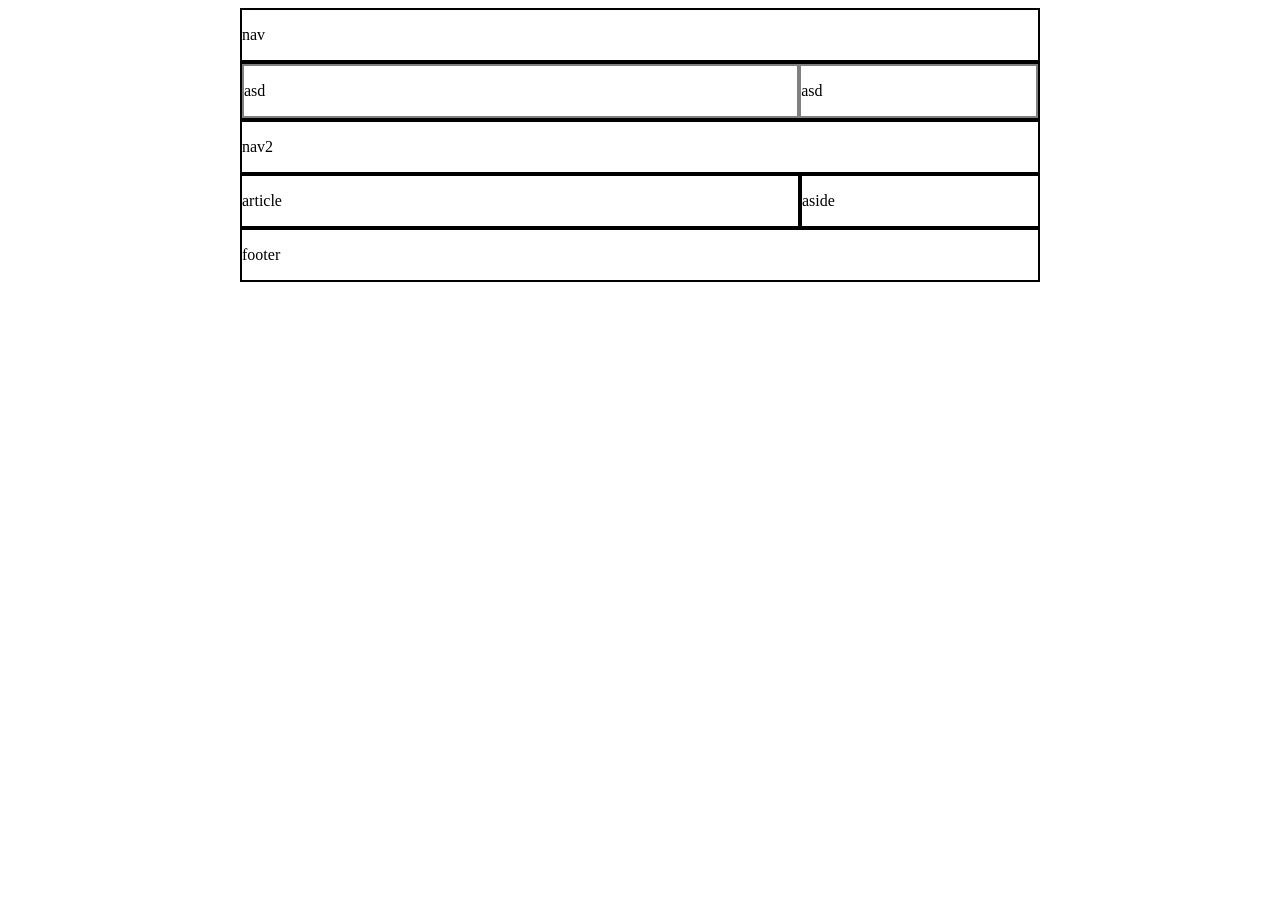
==== index.html @ 34a025c1 "oravege" ====
<!DOCTYPE html>
<html lang="hu">
<head>
    <meta charset="UTF-8">
    <link rel="stylesheet" href="style.css">
    <meta name="viewport" content="width=device-width, initial-scale=1.0">
    <title>Kádár Péter</title>
</head>
<body>
    <main>
        <nav><p>nav</p></nav>
        <header>
            <div class="kartya1">
                <p>asd</p>
            </div>
            <div class="kartya2">
                <p>asd</p>
            </div>
        </header>
        <nav><p>nav2</p></nav>
        <article><p>article</p></article>
        <aside><p>aside</p></aside>
        <footer><p>footer</p></footer>
    </main>
</body>
</html>
---- style.css ----
*{
    box-sizing: border-box;
}
main{
    display: flex;
    flex-direction: row;
    flex-wrap: wrap;
    margin: auto;
    width: 800px;
}
nav{
    flex: 1 1 100%;
    border: solid black 2px;
}
header{
    display: flex;
    flex-wrap: wrap;
    flex: 1 1 100%;
    border: solid black 2px;
}
.kartya1{
    flex: 1 1 70%;
    border: solid grey 2px;
}
.kartya2{
    flex: 1 1 30%;
    border: solid grey 2px;
}
article{
    flex: 1 1 70%;
    border: solid black 2px;
}
aside{
    flex: 1 1 30%;
    border: solid black 2px;
}
footer{
    flex: 1 1 100%;
    border: solid black 2px;
}
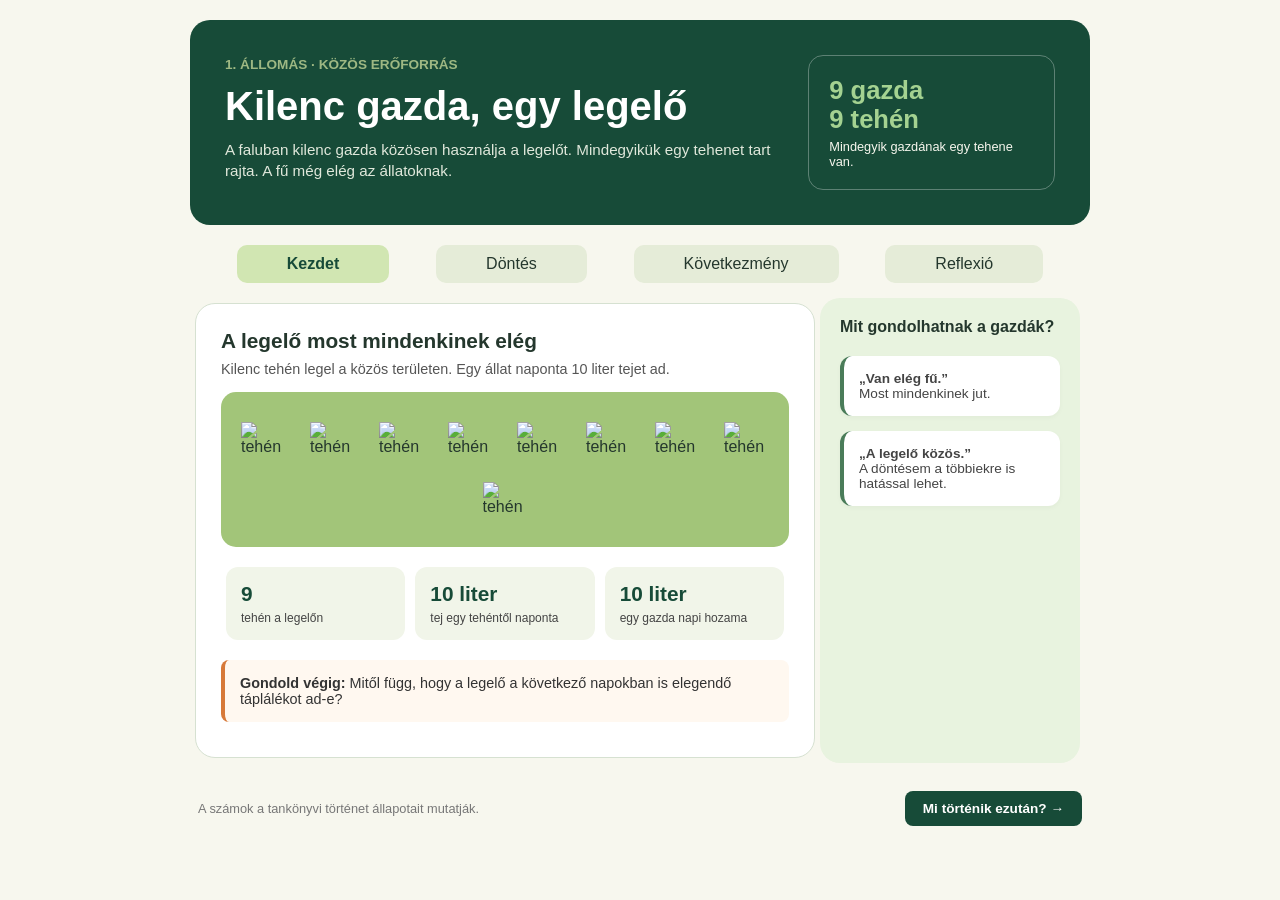
==== commit 623a7956: "oravege2" ====
--- a/index.html
+++ b/index.html
@@ -1,26 +1,108 @@
 <!DOCTYPE html>
 <html lang="hu">
+
 <head>
     <meta charset="UTF-8">
+    <meta name="viewport" content="width=device-width, initial-scale=1.0">
+    <title>A közös legelő</title>
     <link rel="stylesheet" href="style.css">
-    <meta name="viewport" content="width=device-width, initial-scale=1.0">
-    <title>Kádár Péter</title>
 </head>
+
 <body>
+
     <main>
-        <nav><p>nav</p></nav>
         <header>
-            <div class="kartya1">
-                <p>asd</p>
-            </div>
-            <div class="kartya2">
-                <p>asd</p>
+            <div class="hkartyak">
+                <div class="hkartya1">
+                    <p class="alcim">1. állomás · közös erőforrás</p>
+                    <h1>Kilenc gazda, egy legelő</h1>
+                    <p>A faluban kilenc gazda közösen használja a legelőt. Mindegyikük egy tehenet tart rajta. A fű még
+                        elég az állatoknak.</p>
+                </div>
+                <div class="hkartya2">
+                    <h2>9 gazda</h2>
+                    <h2>9 tehén</h2>
+                    <p>Mindegyik gazdának egy tehene van.</p>
+                </div>
             </div>
         </header>
-        <nav><p>nav2</p></nav>
-        <article><p>article</p></article>
-        <aside><p>aside</p></aside>
-        <footer><p>footer</p></footer>
+
+
+        <nav>
+            <a href="#" class="menupont1">Kezdet</a>
+            <a href="#" class="menupont2">Döntés</a>
+            <a href="#" class="menupont3">Következmény</a>
+            <a href="#" class="menupont2">Reflexió</a>
+        </nav>
+
+        <article>
+            <h3>A legelő most mindenkinek elég</h3>
+            <p>Kilenc tehén legel a közös területen. Egy állat naponta 10 liter tejet ad.</p>
+
+
+            <div class="legelo-mezo">
+                <div class="tehenek-felsosor">
+                    <img src="assets/tehen.svg" alt="tehén">
+                    <img src="assets/tehen.svg" alt="tehén">
+                    <img src="assets/tehen.svg" alt="tehén">
+                    <img src="assets/tehen.svg" alt="tehén">
+                    <img src="assets/tehen.svg" alt="tehén">
+                    <img src="assets/tehen.svg" alt="tehén">
+                    <img src="assets/tehen.svg" alt="tehén">
+                    <img src="assets/tehen.svg" alt="tehén">
+                </div>
+                <div class="tehenek-alsosor">
+                    <img src="assets/tehen.svg" alt="tehén">
+                </div>
+            </div>
+
+            <div class="artkartyak">
+                <div class="artkartya">
+                    <h4>9</h4>
+                    <p>tehén a legelőn</p>
+                </div>
+                <div class="artkartya">
+                    <h4>10 liter</h4>
+                    <p>tej egy tehéntől naponta</p>
+                </div>
+                <div class="artkartya">
+                    <h4>10 liter</h4>
+                    <p>egy gazda napi hozama</p>
+                </div>
+            </div>
+
+            <div class="artp">
+                <p><strong>Gondold végig:</strong> Mitől függ, hogy a legelő a következő napokban is elegendő táplálékot
+                    ad-e?</p>
+            </div>
+        </article>
+
+        <aside>
+            <h3>Mit gondolhatnak a gazdák?</h3>
+            <div class="askartyak">
+                <div class="askartya">
+                    <p><strong>„Van elég fű.”</strong></p>
+                    <p>Most mindenkinek jut.</p>
+                </div>
+                <div class="askartya">
+                    <p><strong>„A legelő közös.”</strong></p>
+                    <p>A döntésem a többiekre is hatással lehet.</p>
+                </div>
+            </div>
+        </aside>
+
+        <footer>
+            <div class="fkartyak">
+                <div class="fkartya1">
+                    <p>A számok a tankönyvi történet állapotait mutatják.</p>
+                </div>
+                <div class="fkartya2">
+                    <a href="#">Mi történik ezután? →</a>
+                </div>
+            </div>
+        </footer>
     </main>
+
 </body>
+
 </html>
--- a/style.css
+++ b/style.css
@@ -1,40 +1,342 @@
-*{
+/* A te általad megadott színváltozók */
+:root {
+    --ink: #24372d;
+    --green: #2c6e50;
+    --dark: #174b38;
+    --mint: #e8f3df;
+    --cream: #f7f7ee;
+    --line: #d6e1d1;
+    --orange: #d77939;
+    --white: #ffffff;
+}
+
+* {
     box-sizing: border-box;
-}
-main{
+    margin: 0;
+    padding: 0;
+}
+
+body {
+    background-color: var(--cream);
+    color: var(--ink);
+    font-family: 'Segoe UI', Tahoma, Geneva, Verdana, sans-serif;
+    padding: 20px 0;
+}
+
+main {
     display: flex;
     flex-direction: row;
     flex-wrap: wrap;
     margin: auto;
-    width: 800px;
-}
-nav{
+    width: 900px;
+    font-family: 'Segoe UI', Tahoma, Geneva, Verdana, sans-serif;
+}
+
+header {
+    display: flex;
+    flex-direction: column;
     flex: 1 1 100%;
-    border: solid black 2px;
-}
-header{
-    display: flex;
+    background-color: var(--dark);
+    color: var(--white);
+    border-radius: 20px;
+    padding: 30px;
+    margin-bottom: 15px;
+}
+
+.hkartyak {
+    display: flex;
+}
+
+.hkartya1 {
+    flex: 1 1 70%;
+    margin: 5px;
+}
+
+.hkartya1 p.alcim {
+    color: #9eb883;
+    font-weight: bold;
+    font-size: 0.85rem;
+    text-transform: uppercase;
+    margin-bottom: 10px;
+}
+
+.hkartya1 h1 {
+    font-size: 2.5rem;
+    margin-bottom: 10px;
+}
+
+.hkartya1 p {
+    color: #e0e8db;
+    font-size: 0.95rem;
+    line-height: 1.4;
+}
+
+.hkartya2 {
+    flex: 1 1 30%;
+    border: 1px solid rgba(255, 255, 255, 0.3);
+    border-radius: 15px;
+    align-items: center;
+    margin: 5px;
+    padding: 20px;
+    text-align: left;
+}
+
+.hkartya2 h3,
+.hkartya2 h2 {
+    color: #a4d291;
+    font-size: 1.6rem;
+}
+
+.hkartya2 p {
+    font-size: 0.8rem;
+    color: var(--cream);
+    margin-top: 5px;
+}
+
+nav {
+    display: flex;
+    flex: 0 0 100%;
+    justify-content: space-evenly;
+    margin: 5px 0 15px 0;
+    padding: 0;
+}
+
+a {
+    text-decoration: none;
+    color: var(--ink);
+}
+
+.menupont1 {
+    background-color: #d1e6b2;
+    color: var(--dark);
+    font-weight: bold;
+    border-radius: 10px;
+    padding: 10px;
+    padding-left: 50px;
+    padding-right: 50px;
+}
+
+.menupont2,
+.menupont3 {
+    background-color: #e5ecd8;
+    color: var(--ink);
+    border-radius: 10px;
+    padding: 10px;
+    padding-left: 50px;
+    padding-right: 50px;
+}
+
+
+article h3 {
+    font-size: 1.3rem;
+    color: var(--ink);
+    margin-bottom: 8px;
+}
+
+article p {
+    color: #555;
+    font-size: 0.9rem;
+}
+
+img {
+    width: 400px;
+    height: 200px;
+    border-radius: 15px;
+    margin: 15px 0;
+}
+
+.artkartyak {
+    display: flex;
+    justify-content: space-evenly;
+    align-items: center;
+    margin-bottom: 15px;
+}
+
+.artkartya {
+    flex: 1 1 30%;
+    padding: 15px;
+    background-color: #f1f5e9;
+    margin: 5px;
+    border-radius: 12px;
+}
+
+article {
+
+    flex: 0 0 calc(70% - 10px);
+    background-color: var(--white);
+    border: 1px solid var(--line);
+    border-radius: 20px;
+    padding: 25px;
+    margin: 5px;
+}
+
+aside {
+    flex: 0 0 calc(30% - 10px);
+    background-color: #e8f3df;
+    border-radius: 20px;
+    padding: 20px;
+
+}
+
+.artkartya h4 {
+    font-size: 1.3rem;
+    color: var(--dark);
+    margin-bottom: 5px;
+}
+
+.artkartya p {
+    font-size: 0.75rem;
+    color: #444;
+}
+
+.artp {
+    border-left: 4px solid var(--orange);
+    background-color: #fff8f0;
+    border-radius: 8px;
+    margin: 10px 0;
+    padding: 15px;
+}
+
+.artp p {
+    color: #333;
+    font-size: 0.9rem;
+}
+
+
+
+aside h3 {
+    font-size: 1rem;
+    color: var(--ink);
+    margin-bottom: 15px;
+}
+
+.askartyak {
+    display: flex;
+    flex-direction: column;
     flex-wrap: wrap;
+}
+
+.askartya {
+    flex: 1 1 30%;
+    background-color: var(--white);
+    border-radius: 12px;
+    padding: 15px;
+    margin: 5px 0 10px 0;
+    border-left: #4a7c59 4px solid;
+    box-shadow: 0 2px 5px rgba(0, 0, 0, 0.03);
+}
+
+.askartya p {
+    font-size: 0.85rem;
+    color: #444;
+}
+
+footer {
     flex: 1 1 100%;
-    border: solid black 2px;
-}
-.kartya1{
+    margin-top: 20px;
+}
+
+.fkartyak {
+    display: flex;
+    justify-content: space-between;
+    align-items: center;
+}
+
+.fkartya1 {
     flex: 1 1 70%;
-    border: solid grey 2px;
-}
-.kartya2{
+    margin: 5px;
+    padding: 3px;
+    border-radius: 10px;
+    text-align: left;
+    color: #777;
+    font-size: 0.8rem;
+}
+
+.fkartya2 {
     flex: 1 1 30%;
-    border: solid grey 2px;
-}
-article{
-    flex: 1 1 70%;
-    border: solid black 2px;
-}
-aside{
-    flex: 1 1 30%;
-    border: solid black 2px;
-}
-footer{
-    flex: 1 1 100%;
-    border: solid black 2px;
+    padding: 3px;
+    margin: 5px;
+    border-radius: 10px;
+    text-align: right;
+}
+
+.legelo-mezo {
+    background-color: #a2c579;
+    border-radius: 15px;
+    padding: 30px 20px 20px 20px;
+    margin: 15px 0;
+    display: flex;
+    flex-direction: column;
+    align-items: center;
+    gap: 15px;
+}
+
+.tehenek-felsosor {
+    display: flex;
+    justify-content: space-between;
+    width: 100%;
+}
+
+.tehenek-alsosor {
+    display: flex;
+    justify-content: center;
+    width: 100%;
+}
+
+.legelo-mezo img {
+    width: 45px;
+    height: 45px;
+    border-radius: 0;
+    margin: 0;
+}
+
+.fkartya2 a {
+    background-color: var(--dark);
+    color: var(--white);
+    padding: 10px 18px;
+    border-radius: 8px;
+    font-weight: bold;
+    font-size: 0.85rem;
+    display: inline-block;
+}
+
+@media (max-width: 768px) {
+
+
+    main {
+        width: 100%;
+        padding: 10px;
+    }
+
+
+    article,
+    aside {
+        flex: 1 1 100%;
+        margin-left: 0;
+        margin-bottom: 15px;
+    }
+
+
+    .artkartyak {
+        flex-direction: column;
+    }
+
+
+    nav {
+        flex-direction: column;
+        gap: 8px;
+    }
+
+    .menupont1,
+    .menupont2,
+    .menupont3 {
+        width: 100%;
+        text-align: center;
+        padding-left: 0;
+        padding-right: 0;
+    }
+
+    .hkartyak {
+        flex-direction: column;
+    }
 }
